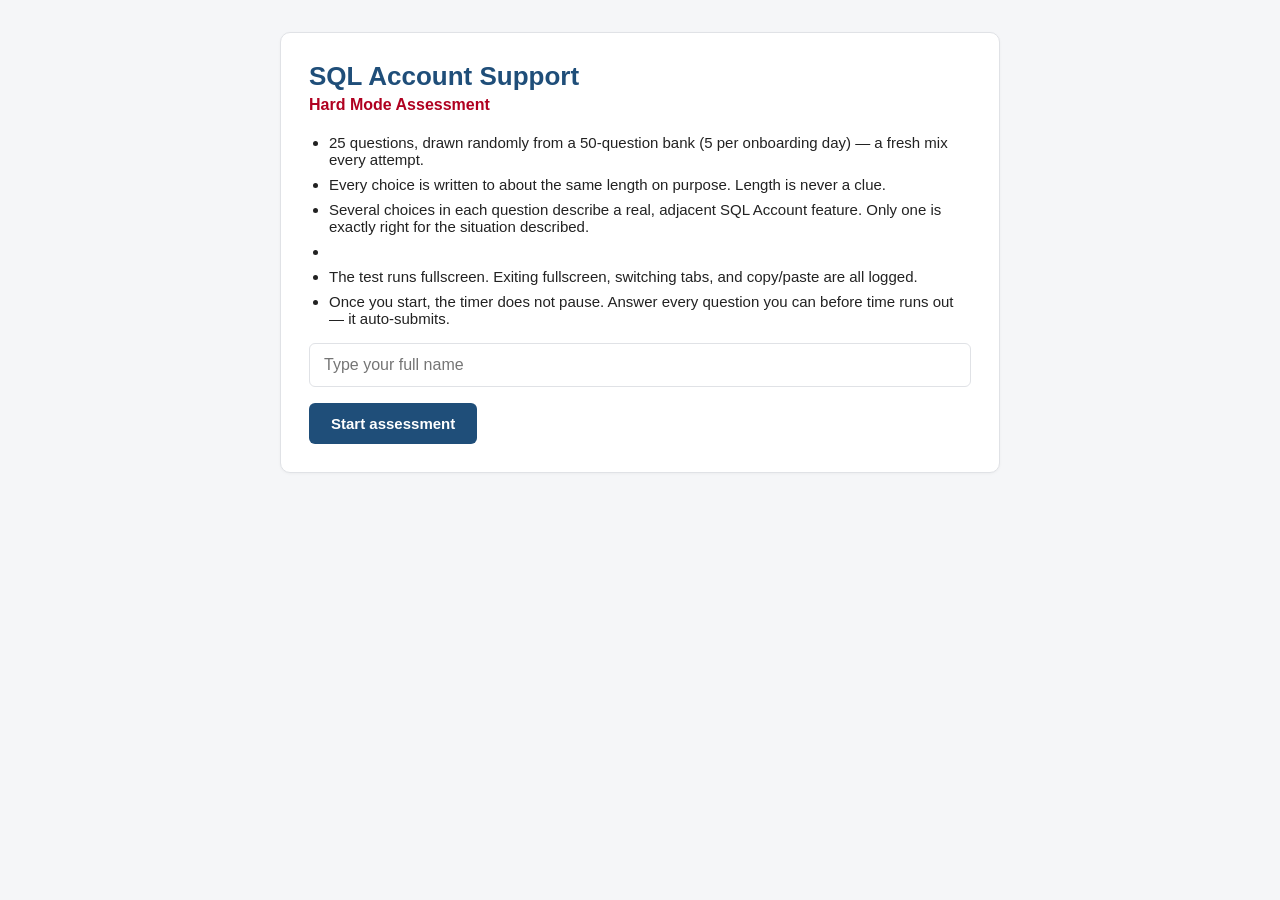
==== index.html @ 233708f8 "new added from zip" ====
<!doctype html>
<html lang="en">
<head>
<meta charset="utf-8" />
<meta name="viewport" content="width=device-width, initial-scale=1" />
<title>SQL Account Support — Hard Mode Assessment</title>
<link rel="stylesheet" href="style.css" />
</head>
<body>
<div class="wrap">

  <div id="screen-name" class="card">
    <h1>SQL Account Support</h1>
    <p class="subtitle">Hard Mode Assessment</p>
    <ul class="rules">
      <li>25 questions, drawn randomly from a 50-question bank (5 per onboarding day) — a fresh mix every attempt.</li>
      <li>Every choice is written to about the same length on purpose. Length is never a clue.</li>
      <li>Several choices in each question describe a real, adjacent SQL Account feature. Only one is exactly right for the situation described.</li>
      <li id="rule-time"></li>
      <li>The test runs fullscreen. Exiting fullscreen, switching tabs, and copy/paste are all logged.</li>
      <li>Once you start, the timer does not pause. Answer every question you can before time runs out — it auto-submits.</li>
    </ul>
    <input id="name-input" type="text" placeholder="Type your full name" />
    <button id="start-btn">Start assessment</button>
  </div>

  <div id="screen-quiz" class="card" style="display:none;">
    <div class="top-bar">
      <span id="progress-label"></span>
      <span class="timer" id="timer-label"></span>
    </div>
    <div class="progress-track"><div class="progress-fill" id="progress-fill" style="width:0%"></div></div>
    <div class="q-topic" id="q-topic"></div>
    <div class="q-text" id="q-text"></div>
    <div id="options"></div>
    <div class="nav-row">
      <button class="secondary" id="prev-btn">Back</button>
      <button id="next-btn">Next</button>
    </div>
  </div>

  <div id="screen-done" class="card" style="display:none;">
    <h2>Assessment submitted</h2>
    <div class="score-big" id="final-score"></div>
    <p class="muted">Your result has been recorded. Your supervisor will follow up with next steps.</p>
  </div>

</div>

<script type="module">
  import { startAttempt, getState, getCurrentQuestion, answerCurrent, goNext, goPrev, timeRemainingMs, submitAttempt } from "./js/quiz.js";
  import { TIME_LIMIT_MINUTES } from "./firebase-config.js";

  document.getElementById("rule-time").textContent =
    `You have ${TIME_LIMIT_MINUTES} minutes total, closed notes, closed devices.`;

  let timerInterval = null;

  document.getElementById("start-btn").addEventListener("click", async () => {
    const name = document.getElementById("name-input").value.trim();
    if (!name) { alert("Please type your name first."); return; }
    document.getElementById("start-btn").disabled = true;
    await startAttempt(name);
    document.getElementById("screen-name").style.display = "none";
    document.getElementById("screen-quiz").style.display = "block";
    renderQuestion();
    timerInterval = setInterval(tick, 500);
  });

  function tick() {
    const ms = timeRemainingMs();
    const mins = Math.floor(ms / 60000);
    const secs = Math.floor((ms % 60000) / 1000);
    document.getElementById("timer-label").textContent =
      `${String(mins).padStart(2, "0")}:${String(secs).padStart(2, "0")}`;
    if (ms <= 0) {
      clearInterval(timerInterval);
      finish();
    }
  }

  function renderQuestion() {
    const st = getState();
    const q = getCurrentQuestion();
    document.getElementById("progress-label").textContent =
      `Question ${st.currentIndex + 1} of ${st.picked.length}`;
    document.getElementById("progress-fill").style.width =
      `${((st.currentIndex) / st.picked.length) * 100}%`;
    document.getElementById("q-topic").textContent = `Day ${q.day} — ${q.topic}`;
    document.getElementById("q-text").textContent = q.question;

    const optionsEl = document.getElementById("options");
    optionsEl.innerHTML = "";
    q.options.forEach((opt, i) => {
      const btn = document.createElement("button");
      btn.className = "option" + (st.answers[st.currentIndex] === i ? " selected" : "");
      btn.textContent = `${String.fromCharCode(65 + i)}) ${opt}`;
      btn.addEventListener("click", async () => {
        await answerCurrent(i);
        renderQuestion();
      });
      optionsEl.appendChild(btn);
    });

    document.getElementById("prev-btn").style.visibility = st.currentIndex === 0 ? "hidden" : "visible";
    document.getElementById("next-btn").textContent =
      st.currentIndex === st.picked.length - 1 ? "Submit" : "Next";
  }

  document.getElementById("prev-btn").addEventListener("click", () => { goPrev(); renderQuestion(); });
  document.getElementById("next-btn").addEventListener("click", () => {
    const st = getState();
    if (st.currentIndex === st.picked.length - 1) {
      finish();
    } else {
      goNext();
      renderQuestion();
    }
  });

  async function finish() {
    clearInterval(timerInterval);
    const result = await submitAttempt();
    document.getElementById("screen-quiz").style.display = "none";
    document.getElementById("screen-done").style.display = "block";
    document.getElementById("final-score").textContent = `${result.score} / ${result.maxScore}`;
  }
</script>
</body>
</html>
---- style.css ----
:root {
  --navy: #1f4e79;
  --red: #b00020;
  --green: #1b7f1b;
  --bg: #f5f6f8;
  --card: #ffffff;
  --text: #222;
  --muted: #666;
  --border: #e0e2e6;
}

* { box-sizing: border-box; }

body {
  margin: 0;
  font-family: -apple-system, BlinkMacSystemFont, "Segoe UI", Roboto, Arial, sans-serif;
  background: var(--bg);
  color: var(--text);
}

.wrap {
  max-width: 760px;
  margin: 0 auto;
  padding: 32px 20px 80px;
}

.card {
  background: var(--card);
  border: 1px solid var(--border);
  border-radius: 10px;
  padding: 28px;
  margin-bottom: 20px;
  box-shadow: 0 1px 3px rgba(0,0,0,0.04);
}

h1 { color: var(--navy); font-size: 26px; margin: 0 0 4px; }
h2 { color: var(--navy); font-size: 19px; margin: 0 0 12px; }
.subtitle { color: var(--red); font-weight: 600; margin: 0 0 20px; }

.muted { color: var(--muted); font-size: 14px; }

ul.rules { padding-left: 20px; }
ul.rules li { margin-bottom: 8px; font-size: 15px; }

input[type=text] {
  width: 100%;
  padding: 12px 14px;
  font-size: 16px;
  border: 1px solid var(--border);
  border-radius: 6px;
  margin-bottom: 16px;
}

button {
  background: var(--navy);
  color: #fff;
  border: none;
  padding: 12px 22px;
  border-radius: 6px;
  font-size: 15px;
  font-weight: 600;
  cursor: pointer;
}
button:hover { opacity: 0.92; }
button.secondary { background: #eee; color: var(--text); }
button:disabled { opacity: 0.5; cursor: not-allowed; }

.top-bar {
  display: flex;
  justify-content: space-between;
  align-items: center;
  margin-bottom: 18px;
  font-size: 14px;
  color: var(--muted);
}
.timer { font-weight: 700; color: var(--red); font-variant-numeric: tabular-nums; }
.progress-track { background: #eee; border-radius: 6px; height: 8px; margin-bottom: 22px; overflow: hidden; }
.progress-fill { background: var(--navy); height: 100%; transition: width 0.2s; }

.q-topic { font-size: 12px; text-transform: uppercase; letter-spacing: 0.05em; color: var(--muted); margin-bottom: 6px; }
.q-text { font-size: 18px; font-weight: 600; margin-bottom: 18px; line-height: 1.4; }

.option {
  display: block;
  width: 100%;
  text-align: left;
  padding: 13px 16px;
  margin-bottom: 10px;
  border: 1.5px solid var(--border);
  border-radius: 8px;
  background: #fff;
  color: var(--text);
  font-size: 15px;
  font-weight: 400;
  cursor: pointer;
}
.option:hover { border-color: var(--navy); }
.option.selected { border-color: var(--navy); background: #eaf0f6; color: var(--navy); font-weight: 600; }

.nav-row { display: flex; justify-content: space-between; margin-top: 18px; }

.score-big { font-size: 42px; font-weight: 800; color: var(--navy); }
.score-row { display: flex; justify-content: space-between; padding: 8px 0; border-bottom: 1px solid var(--border); }

table { width: 100%; border-collapse: collapse; font-size: 14px; }
th, td { text-align: left; padding: 9px 10px; border-bottom: 1px solid var(--border); }
th { color: var(--muted); font-weight: 600; font-size: 12px; text-transform: uppercase; }

.status-dot { display: inline-block; width: 9px; height: 9px; border-radius: 50%; margin-right: 6px; }
.status-dot.idle { background: #bbb; }
.status-dot.in-progress { background: #e0a300; }
.status-dot.completed { background: var(--green); }

.flag-pill {
  display: inline-block; font-size: 11px; padding: 2px 8px; border-radius: 10px;
  background: #fdecec; color: var(--red); margin: 2px 4px 2px 0;
}

.modal-backdrop {
  position: fixed; inset: 0; background: rgba(0,0,0,0.45);
  display: flex; align-items: flex-start; justify-content: center;
  padding: 40px 16px; overflow-y: auto; z-index: 10;
}
.modal { background: #fff; border-radius: 10px; max-width: 720px; width: 100%; padding: 26px; }
.modal .close { float: right; background: none; color: var(--muted); font-size: 20px; padding: 0 6px; }

.pin-gate { max-width: 320px; margin: 80px auto; text-align: center; }
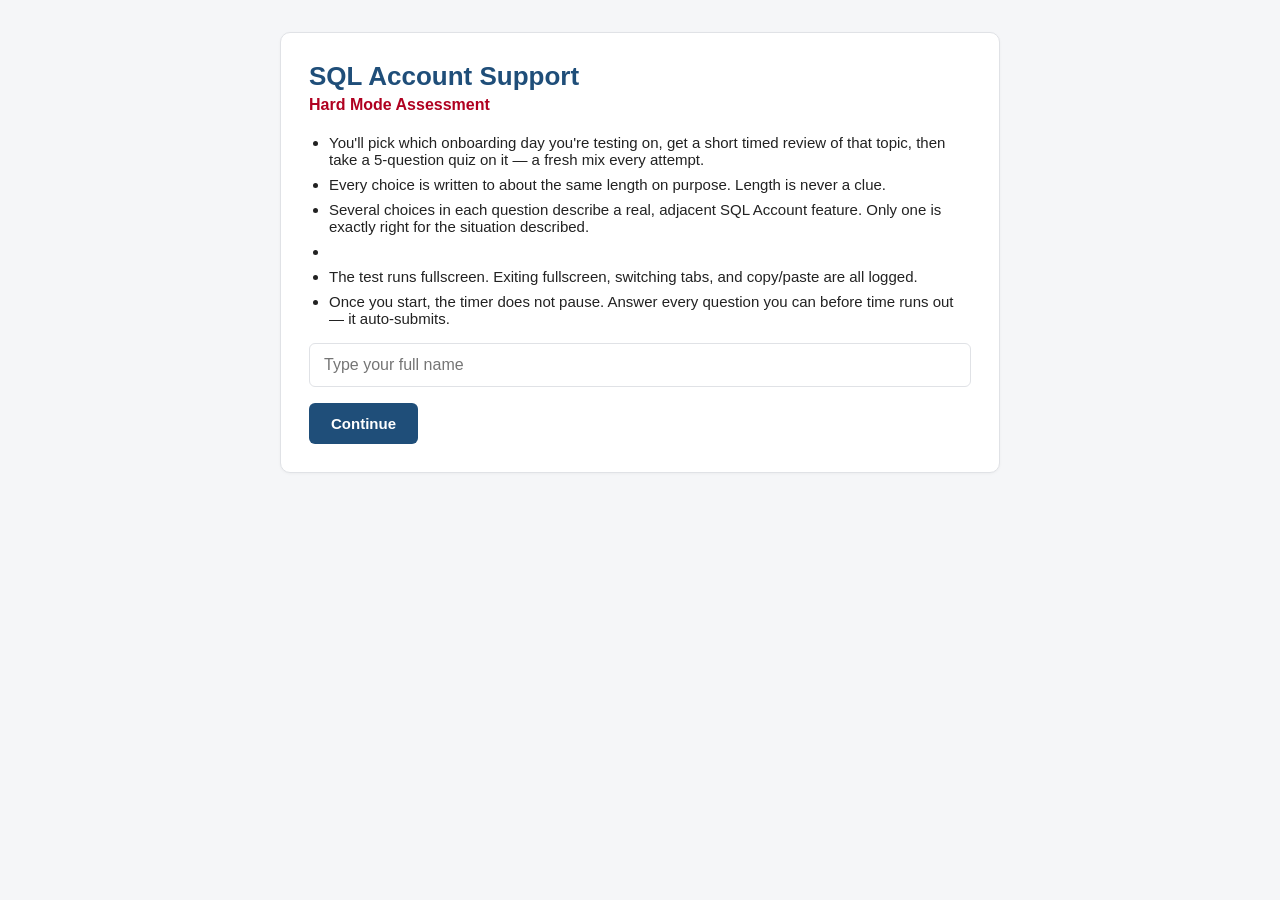
==== commit 31c4ba58: "Initial coach-sql hard mode assessment with learning path and auto-email" ====
--- a/index.html
+++ b/index.html
@@ -13,7 +13,7 @@
     <h1>SQL Account Support</h1>
     <p class="subtitle">Hard Mode Assessment</p>
     <ul class="rules">
-      <li>25 questions, drawn randomly from a 50-question bank (5 per onboarding day) — a fresh mix every attempt.</li>
+      <li>You'll pick which onboarding day you're testing on, get a short timed review of that topic, then take a 5-question quiz on it — a fresh mix every attempt.</li>
       <li>Every choice is written to about the same length on purpose. Length is never a clue.</li>
       <li>Several choices in each question describe a real, adjacent SQL Account feature. Only one is exactly right for the situation described.</li>
       <li id="rule-time"></li>
@@ -21,7 +21,25 @@
       <li>Once you start, the timer does not pause. Answer every question you can before time runs out — it auto-submits.</li>
     </ul>
     <input id="name-input" type="text" placeholder="Type your full name" />
-    <button id="start-btn">Start assessment</button>
+    <button id="start-btn">Continue</button>
+  </div>
+
+  <div id="screen-day-pick" class="card" style="display:none;">
+    <h2>Which day are you testing on today?</h2>
+    <p class="muted">Pick the onboarding topic you've been working on. You'll get a short review, then a timed quiz on that topic only.</p>
+    <div id="day-pick-options"></div>
+  </div>
+
+  <div id="screen-learn" class="card" style="display:none;">
+    <div class="top-bar">
+      <span id="learn-topic"></span>
+      <span class="timer" id="learn-timer"></span>
+    </div>
+    <div id="learn-content"></div>
+    <div class="nav-row">
+      <span></span>
+      <button id="learn-ready-btn">I'm ready — start the quiz</button>
+    </div>
   </div>
 
   <div id="screen-quiz" class="card" style="display:none;">
@@ -42,30 +60,50 @@
   <div id="screen-done" class="card" style="display:none;">
     <h2>Assessment submitted</h2>
     <div class="score-big" id="final-score"></div>
+    <p class="muted" id="final-level"></p>
     <p class="muted">Your result has been recorded. Your supervisor will follow up with next steps.</p>
   </div>
 
 </div>
 
+<script src="vendor/emailjs/email.min.js"></script>
 <script type="module">
   import { startAttempt, getState, getCurrentQuestion, answerCurrent, goNext, goPrev, timeRemainingMs, submitAttempt } from "./js/quiz.js";
+  import { renderDayPicker, startLearningModule } from "./js/learning.js";
+  import { sendMarkingEmail, computeLevel } from "./js/email-notify.js";
   import { TIME_LIMIT_MINUTES } from "./firebase-config.js";
 
   document.getElementById("rule-time").textContent =
     `You have ${TIME_LIMIT_MINUTES} minutes total, closed notes, closed devices.`;
 
   let timerInterval = null;
+  let candidateName = "";
 
-  document.getElementById("start-btn").addEventListener("click", async () => {
+  document.getElementById("start-btn").addEventListener("click", () => {
     const name = document.getElementById("name-input").value.trim();
     if (!name) { alert("Please type your name first."); return; }
-    document.getElementById("start-btn").disabled = true;
-    await startAttempt(name);
+    candidateName = name;
     document.getElementById("screen-name").style.display = "none";
-    document.getElementById("screen-quiz").style.display = "block";
-    renderQuestion();
-    timerInterval = setInterval(tick, 500);
+    document.getElementById("screen-day-pick").style.display = "block";
+    renderDayPicker(document.getElementById("day-pick-options"), onDayPicked);
   });
+
+  function onDayPicked(day) {
+    document.getElementById("screen-day-pick").style.display = "none";
+    document.getElementById("screen-learn").style.display = "block";
+    startLearningModule(day, {
+      topic: document.getElementById("learn-topic"),
+      timer: document.getElementById("learn-timer"),
+      content: document.getElementById("learn-content"),
+      readyBtn: document.getElementById("learn-ready-btn"),
+    }, async () => {
+      document.getElementById("screen-learn").style.display = "none";
+      document.getElementById("screen-quiz").style.display = "block";
+      await startAttempt(candidateName, day);
+      renderQuestion();
+      timerInterval = setInterval(tick, 500);
+    });
+  }
 
   function tick() {
     const ms = timeRemainingMs();
@@ -124,6 +162,8 @@
     document.getElementById("screen-quiz").style.display = "none";
     document.getElementById("screen-done").style.display = "block";
     document.getElementById("final-score").textContent = `${result.score} / ${result.maxScore}`;
+    document.getElementById("final-level").textContent = `Level: ${computeLevel(result.score, result.maxScore)}`;
+    sendMarkingEmail(result);
   }
 </script>
 </body>
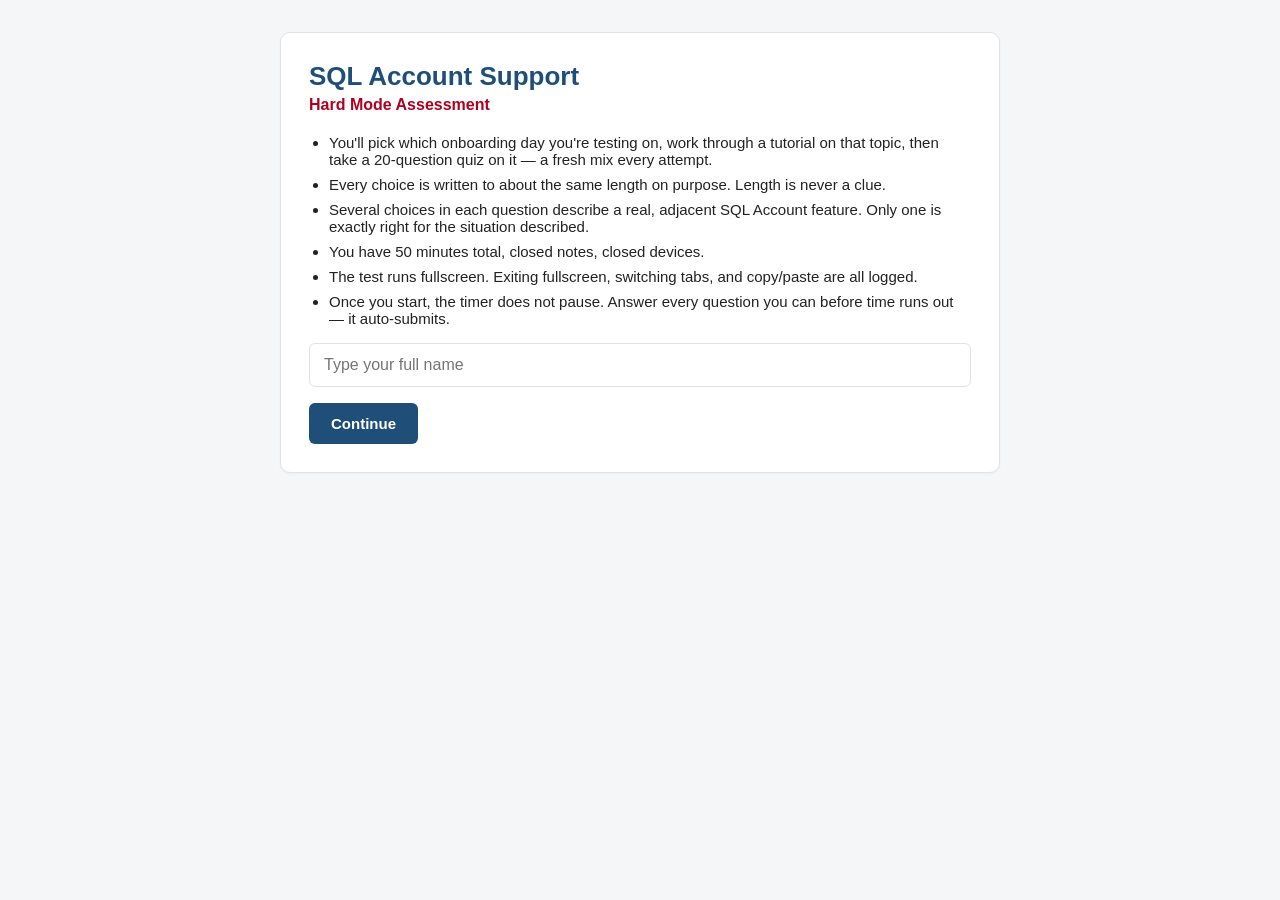
==== commit 473f37d8: "Add real tutorial content from KB docs and expand quiz to 20 questions/day" ====
--- a/index.html
+++ b/index.html
@@ -13,7 +13,7 @@
     <h1>SQL Account Support</h1>
     <p class="subtitle">Hard Mode Assessment</p>
     <ul class="rules">
-      <li>You'll pick which onboarding day you're testing on, get a short timed review of that topic, then take a 5-question quiz on it — a fresh mix every attempt.</li>
+      <li>You'll pick which onboarding day you're testing on, work through a tutorial on that topic, then take a 20-question quiz on it — a fresh mix every attempt.</li>
       <li>Every choice is written to about the same length on purpose. Length is never a clue.</li>
       <li>Several choices in each question describe a real, adjacent SQL Account feature. Only one is exactly right for the situation described.</li>
       <li id="rule-time"></li>
--- a/style.css
+++ b/style.css
@@ -125,3 +125,13 @@
 .modal .close { float: right; background: none; color: var(--muted); font-size: 20px; padding: 0 6px; }
 
 .pin-gate { max-width: 320px; margin: 80px auto; text-align: center; }
+
+#learn-content { max-height: 55vh; overflow-y: auto; padding-right: 4px; margin-bottom: 18px; }
+.lesson-goal { font-size: 15px; margin: 0 0 16px; padding-bottom: 14px; border-bottom: 1px solid var(--border); }
+.lesson { margin-bottom: 18px; }
+.lesson-head { display: flex; justify-content: space-between; align-items: baseline; margin-bottom: 6px; }
+.lesson-title { font-weight: 700; color: var(--navy); font-size: 15px; }
+.lesson-mins { font-size: 12px; color: var(--muted); white-space: nowrap; margin-left: 10px; }
+ul.lesson-points { margin: 0; padding-left: 20px; }
+ul.lesson-points li { font-size: 14px; margin-bottom: 6px; line-height: 1.4; }
+.practice-task { font-size: 15px; margin: 16px 0 0; padding-top: 14px; border-top: 1px solid var(--border); }
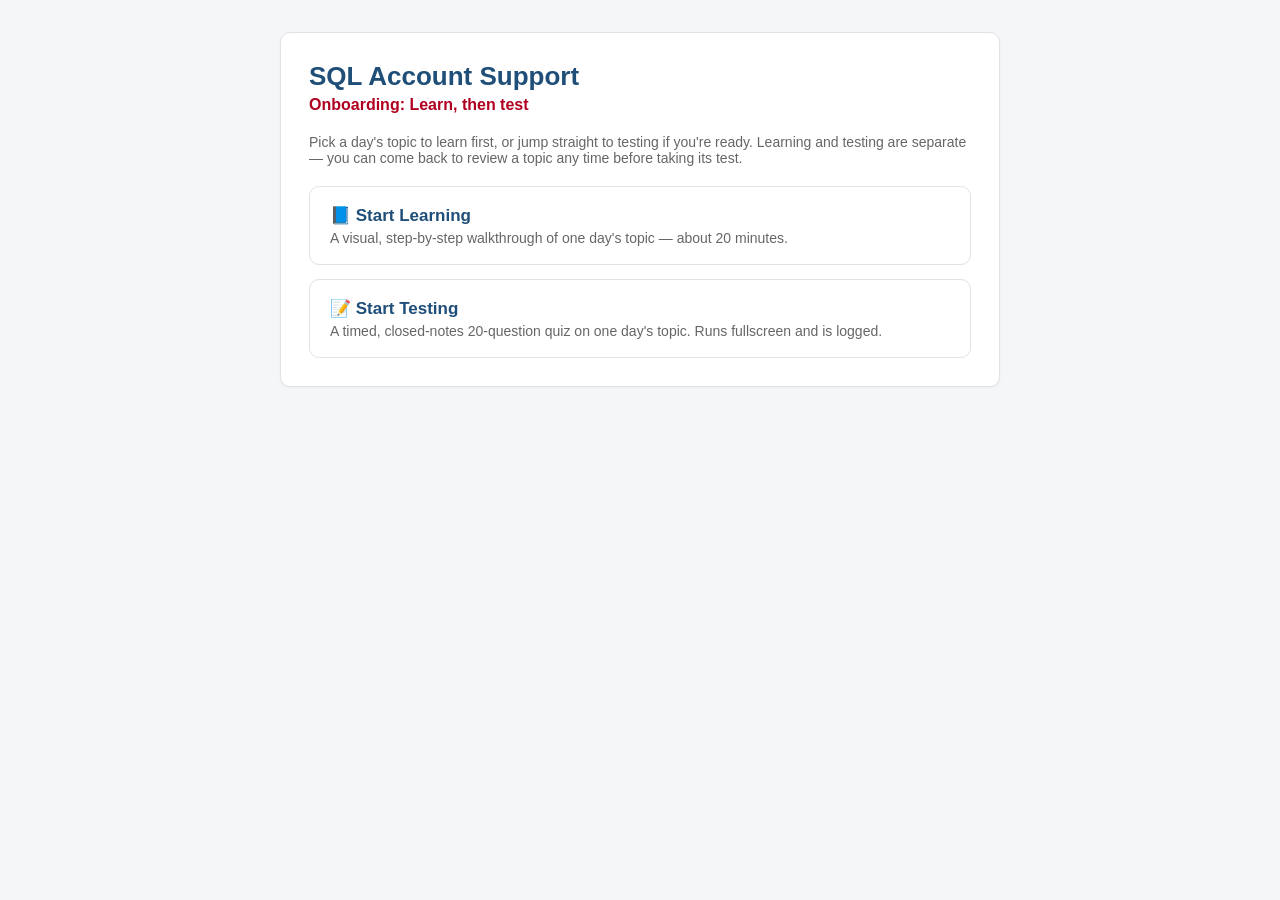
==== commit 259a626d: "Split learning and testing into separate pages; build real visual demo from KB screenshots" ====
--- a/index.html
+++ b/index.html
@@ -3,168 +3,33 @@
 <head>
 <meta charset="utf-8" />
 <meta name="viewport" content="width=device-width, initial-scale=1" />
-<title>SQL Account Support — Hard Mode Assessment</title>
+<title>SQL Account Support — Onboarding</title>
 <link rel="stylesheet" href="style.css" />
 </head>
 <body>
 <div class="wrap">
 
-  <div id="screen-name" class="card">
+  <div class="card">
     <h1>SQL Account Support</h1>
-    <p class="subtitle">Hard Mode Assessment</p>
-    <ul class="rules">
-      <li>You'll pick which onboarding day you're testing on, work through a tutorial on that topic, then take a 20-question quiz on it — a fresh mix every attempt.</li>
-      <li>Every choice is written to about the same length on purpose. Length is never a clue.</li>
-      <li>Several choices in each question describe a real, adjacent SQL Account feature. Only one is exactly right for the situation described.</li>
-      <li id="rule-time"></li>
-      <li>The test runs fullscreen. Exiting fullscreen, switching tabs, and copy/paste are all logged.</li>
-      <li>Once you start, the timer does not pause. Answer every question you can before time runs out — it auto-submits.</li>
-    </ul>
-    <input id="name-input" type="text" placeholder="Type your full name" />
-    <button id="start-btn">Continue</button>
-  </div>
+    <p class="subtitle">Onboarding: Learn, then test</p>
+    <p class="muted">
+      Pick a day's topic to learn first, or jump straight to testing if you're
+      ready. Learning and testing are separate — you can come back to review
+      a topic any time before taking its test.
+    </p>
 
-  <div id="screen-day-pick" class="card" style="display:none;">
-    <h2>Which day are you testing on today?</h2>
-    <p class="muted">Pick the onboarding topic you've been working on. You'll get a short review, then a timed quiz on that topic only.</p>
-    <div id="day-pick-options"></div>
-  </div>
-
-  <div id="screen-learn" class="card" style="display:none;">
-    <div class="top-bar">
-      <span id="learn-topic"></span>
-      <span class="timer" id="learn-timer"></span>
-    </div>
-    <div id="learn-content"></div>
-    <div class="nav-row">
-      <span></span>
-      <button id="learn-ready-btn">I'm ready — start the quiz</button>
+    <div class="home-choices">
+      <a class="home-choice" href="learn.html">
+        <div class="home-choice-title">📘 Start Learning</div>
+        <div class="home-choice-desc">A visual, step-by-step walkthrough of one day's topic — about 20 minutes.</div>
+      </a>
+      <a class="home-choice" href="test.html">
+        <div class="home-choice-title">📝 Start Testing</div>
+        <div class="home-choice-desc">A timed, closed-notes 20-question quiz on one day's topic. Runs fullscreen and is logged.</div>
+      </a>
     </div>
   </div>
 
-  <div id="screen-quiz" class="card" style="display:none;">
-    <div class="top-bar">
-      <span id="progress-label"></span>
-      <span class="timer" id="timer-label"></span>
-    </div>
-    <div class="progress-track"><div class="progress-fill" id="progress-fill" style="width:0%"></div></div>
-    <div class="q-topic" id="q-topic"></div>
-    <div class="q-text" id="q-text"></div>
-    <div id="options"></div>
-    <div class="nav-row">
-      <button class="secondary" id="prev-btn">Back</button>
-      <button id="next-btn">Next</button>
-    </div>
-  </div>
-
-  <div id="screen-done" class="card" style="display:none;">
-    <h2>Assessment submitted</h2>
-    <div class="score-big" id="final-score"></div>
-    <p class="muted" id="final-level"></p>
-    <p class="muted">Your result has been recorded. Your supervisor will follow up with next steps.</p>
-  </div>
-
 </div>
-
-<script src="vendor/emailjs/email.min.js"></script>
-<script type="module">
-  import { startAttempt, getState, getCurrentQuestion, answerCurrent, goNext, goPrev, timeRemainingMs, submitAttempt } from "./js/quiz.js";
-  import { renderDayPicker, startLearningModule } from "./js/learning.js";
-  import { sendMarkingEmail, computeLevel } from "./js/email-notify.js";
-  import { TIME_LIMIT_MINUTES } from "./firebase-config.js";
-
-  document.getElementById("rule-time").textContent =
-    `You have ${TIME_LIMIT_MINUTES} minutes total, closed notes, closed devices.`;
-
-  let timerInterval = null;
-  let candidateName = "";
-
-  document.getElementById("start-btn").addEventListener("click", () => {
-    const name = document.getElementById("name-input").value.trim();
-    if (!name) { alert("Please type your name first."); return; }
-    candidateName = name;
-    document.getElementById("screen-name").style.display = "none";
-    document.getElementById("screen-day-pick").style.display = "block";
-    renderDayPicker(document.getElementById("day-pick-options"), onDayPicked);
-  });
-
-  function onDayPicked(day) {
-    document.getElementById("screen-day-pick").style.display = "none";
-    document.getElementById("screen-learn").style.display = "block";
-    startLearningModule(day, {
-      topic: document.getElementById("learn-topic"),
-      timer: document.getElementById("learn-timer"),
-      content: document.getElementById("learn-content"),
-      readyBtn: document.getElementById("learn-ready-btn"),
-    }, async () => {
-      document.getElementById("screen-learn").style.display = "none";
-      document.getElementById("screen-quiz").style.display = "block";
-      await startAttempt(candidateName, day);
-      renderQuestion();
-      timerInterval = setInterval(tick, 500);
-    });
-  }
-
-  function tick() {
-    const ms = timeRemainingMs();
-    const mins = Math.floor(ms / 60000);
-    const secs = Math.floor((ms % 60000) / 1000);
-    document.getElementById("timer-label").textContent =
-      `${String(mins).padStart(2, "0")}:${String(secs).padStart(2, "0")}`;
-    if (ms <= 0) {
-      clearInterval(timerInterval);
-      finish();
-    }
-  }
-
-  function renderQuestion() {
-    const st = getState();
-    const q = getCurrentQuestion();
-    document.getElementById("progress-label").textContent =
-      `Question ${st.currentIndex + 1} of ${st.picked.length}`;
-    document.getElementById("progress-fill").style.width =
-      `${((st.currentIndex) / st.picked.length) * 100}%`;
-    document.getElementById("q-topic").textContent = `Day ${q.day} — ${q.topic}`;
-    document.getElementById("q-text").textContent = q.question;
-
-    const optionsEl = document.getElementById("options");
-    optionsEl.innerHTML = "";
-    q.options.forEach((opt, i) => {
-      const btn = document.createElement("button");
-      btn.className = "option" + (st.answers[st.currentIndex] === i ? " selected" : "");
-      btn.textContent = `${String.fromCharCode(65 + i)}) ${opt}`;
-      btn.addEventListener("click", async () => {
-        await answerCurrent(i);
-        renderQuestion();
-      });
-      optionsEl.appendChild(btn);
-    });
-
-    document.getElementById("prev-btn").style.visibility = st.currentIndex === 0 ? "hidden" : "visible";
-    document.getElementById("next-btn").textContent =
-      st.currentIndex === st.picked.length - 1 ? "Submit" : "Next";
-  }
-
-  document.getElementById("prev-btn").addEventListener("click", () => { goPrev(); renderQuestion(); });
-  document.getElementById("next-btn").addEventListener("click", () => {
-    const st = getState();
-    if (st.currentIndex === st.picked.length - 1) {
-      finish();
-    } else {
-      goNext();
-      renderQuestion();
-    }
-  });
-
-  async function finish() {
-    clearInterval(timerInterval);
-    const result = await submitAttempt();
-    document.getElementById("screen-quiz").style.display = "none";
-    document.getElementById("screen-done").style.display = "block";
-    document.getElementById("final-score").textContent = `${result.score} / ${result.maxScore}`;
-    document.getElementById("final-level").textContent = `Level: ${computeLevel(result.score, result.maxScore)}`;
-    sendMarkingEmail(result);
-  }
-</script>
 </body>
 </html>
--- a/style.css
+++ b/style.css
@@ -126,12 +126,23 @@
 
 .pin-gate { max-width: 320px; margin: 80px auto; text-align: center; }
 
-#learn-content { max-height: 55vh; overflow-y: auto; padding-right: 4px; margin-bottom: 18px; }
+#learn-content { max-height: 65vh; overflow-y: auto; padding-right: 4px; margin-bottom: 18px; }
 .lesson-goal { font-size: 15px; margin: 0 0 16px; padding-bottom: 14px; border-bottom: 1px solid var(--border); }
-.lesson { margin-bottom: 18px; }
-.lesson-head { display: flex; justify-content: space-between; align-items: baseline; margin-bottom: 6px; }
+.lesson { margin-bottom: 26px; }
+.lesson-head { margin-bottom: 10px; }
 .lesson-title { font-weight: 700; color: var(--navy); font-size: 15px; }
-.lesson-mins { font-size: 12px; color: var(--muted); white-space: nowrap; margin-left: 10px; }
-ul.lesson-points { margin: 0; padding-left: 20px; }
-ul.lesson-points li { font-size: 14px; margin-bottom: 6px; line-height: 1.4; }
 .practice-task { font-size: 15px; margin: 16px 0 0; padding-top: 14px; border-top: 1px solid var(--border); }
+
+.demo-steps { display: flex; flex-direction: column; gap: 14px; }
+.demo-step { border: 1px solid var(--border); border-radius: 8px; overflow: hidden; background: #fafbfc; }
+.demo-step img { display: block; width: 100%; height: auto; border-bottom: 1px solid var(--border); }
+.demo-caption { margin: 0; padding: 10px 12px; font-size: 13px; line-height: 1.4; color: var(--text); }
+
+.home-choices { display: flex; flex-direction: column; gap: 14px; margin-top: 20px; }
+.home-choice {
+  display: block; padding: 18px 20px; border: 1.5px solid var(--border); border-radius: 10px;
+  text-decoration: none; color: var(--text); transition: border-color 0.15s;
+}
+.home-choice:hover { border-color: var(--navy); }
+.home-choice-title { font-size: 17px; font-weight: 700; color: var(--navy); margin-bottom: 4px; }
+.home-choice-desc { font-size: 14px; color: var(--muted); }
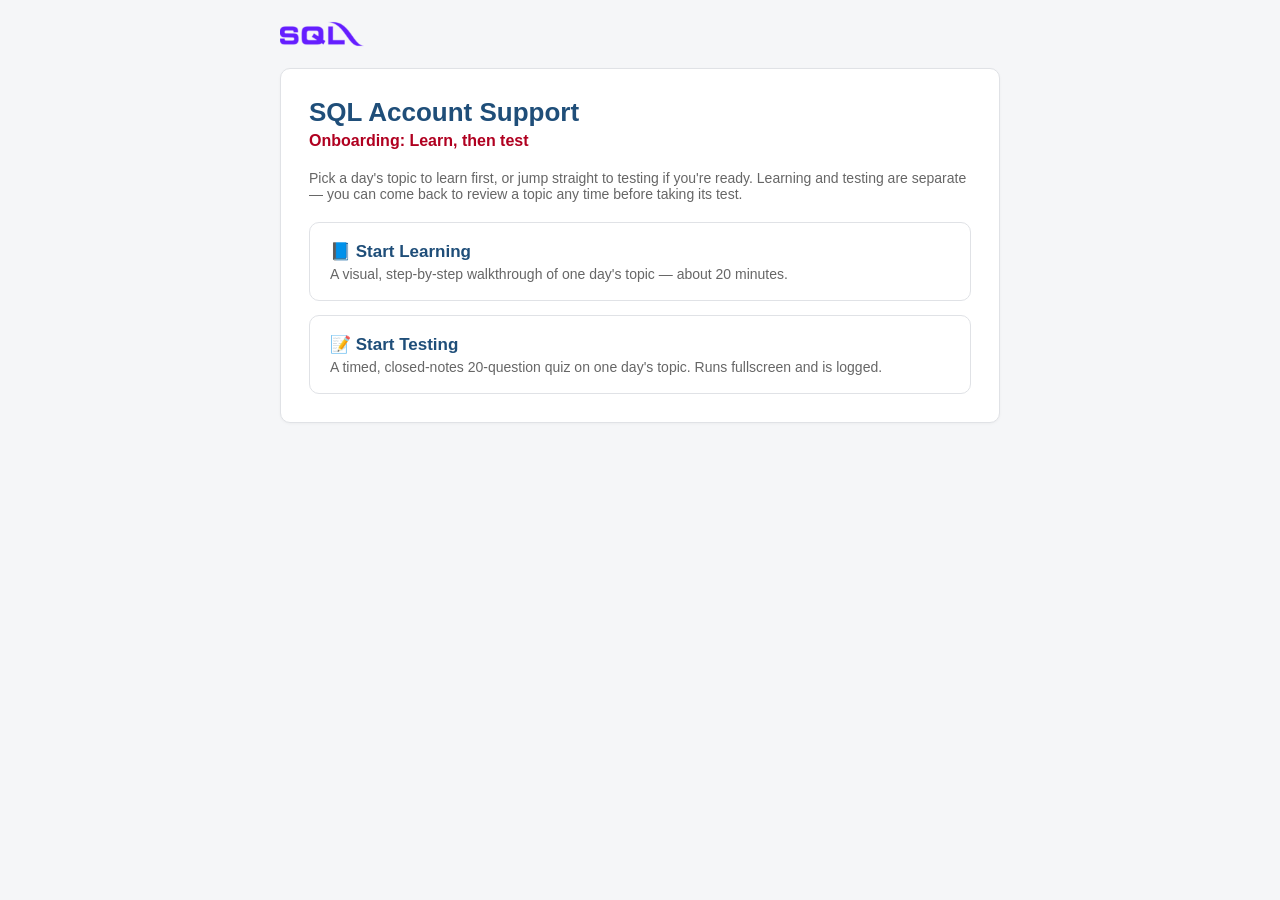
==== commit 6cf5d36a: "Add SQL Account logo to top-left corner of every page" ====
--- a/index.html
+++ b/index.html
@@ -7,6 +7,7 @@
 <link rel="stylesheet" href="style.css" />
 </head>
 <body>
+<header class="site-header"><img src="assets/brand/sql-logo.png" alt="SQL Account" /></header>
 <div class="wrap">
 
   <div class="card">
--- a/style.css
+++ b/style.css
@@ -18,10 +18,17 @@
   color: var(--text);
 }
 
+.site-header {
+  max-width: 760px;
+  margin: 0 auto;
+  padding: 20px 20px 0;
+}
+.site-header img { display: block; height: 28px; width: auto; }
+
 .wrap {
   max-width: 760px;
   margin: 0 auto;
-  padding: 32px 20px 80px;
+  padding: 20px 20px 80px;
 }
 
 .card {
@@ -77,6 +84,11 @@
 .progress-track { background: #eee; border-radius: 6px; height: 8px; margin-bottom: 22px; overflow: hidden; }
 .progress-fill { background: var(--navy); height: 100%; transition: width 0.2s; }
 
+.skill-meter { margin-bottom: 4px; }
+.skill-meter-label { display: flex; justify-content: space-between; font-size: 12px; color: var(--muted); margin-bottom: 4px; }
+.skill-meter-label span:first-child { font-weight: 700; color: var(--navy); text-transform: uppercase; letter-spacing: 0.03em; }
+.skill-fill { background: var(--green); height: 100%; transition: width 0.2s; }
+
 .q-topic { font-size: 12px; text-transform: uppercase; letter-spacing: 0.05em; color: var(--muted); margin-bottom: 6px; }
 .q-text { font-size: 18px; font-weight: 600; margin-bottom: 18px; line-height: 1.4; }
 
@@ -96,6 +108,9 @@
 }
 .option:hover { border-color: var(--navy); }
 .option.selected { border-color: var(--navy); background: #eaf0f6; color: var(--navy); font-weight: 600; }
+.option.correct { border-color: var(--green); background: #eaf7ea; color: var(--green); font-weight: 600; }
+.option.incorrect { border-color: var(--red); background: #fdecec; color: var(--red); font-weight: 600; }
+.option:disabled { cursor: default; opacity: 1; }
 
 .nav-row { display: flex; justify-content: space-between; margin-top: 18px; }
 
@@ -126,17 +141,21 @@
 
 .pin-gate { max-width: 320px; margin: 80px auto; text-align: center; }
 
-#learn-content { max-height: 65vh; overflow-y: auto; padding-right: 4px; margin-bottom: 18px; }
-.lesson-goal { font-size: 15px; margin: 0 0 16px; padding-bottom: 14px; border-bottom: 1px solid var(--border); }
-.lesson { margin-bottom: 26px; }
-.lesson-head { margin-bottom: 10px; }
-.lesson-title { font-weight: 700; color: var(--navy); font-size: 15px; }
-.practice-task { font-size: 15px; margin: 16px 0 0; padding-top: 14px; border-top: 1px solid var(--border); }
+.step-label { text-align: center; font-size: 12px; color: var(--muted); margin: 8px 0 16px; font-variant-numeric: tabular-nums; }
+#learn-content { min-height: 320px; margin-bottom: 16px; }
+.lesson-goal { font-size: 16px; margin: 0; }
+.practice-task { font-size: 16px; margin: 0; }
+.lesson-title { font-weight: 700; color: var(--navy); font-size: 13px; text-transform: uppercase; letter-spacing: 0.03em; margin-bottom: 8px; }
 
-.demo-steps { display: flex; flex-direction: column; gap: 14px; }
 .demo-step { border: 1px solid var(--border); border-radius: 8px; overflow: hidden; background: #fafbfc; }
 .demo-step img { display: block; width: 100%; height: auto; border-bottom: 1px solid var(--border); }
-.demo-caption { margin: 0; padding: 10px 12px; font-size: 13px; line-height: 1.4; color: var(--text); }
+.demo-caption-wrap { padding: 12px 14px; }
+.demo-caption { margin: 0; font-size: 15px; font-weight: 600; line-height: 1.4; color: var(--text); }
+.why-toggle {
+  background: none; color: var(--navy); font-weight: 600; font-size: 13px;
+  padding: 8px 0 0; text-align: left;
+}
+.demo-explanation { margin: 8px 0 0; font-size: 14px; line-height: 1.5; color: var(--muted); }
 
 .home-choices { display: flex; flex-direction: column; gap: 14px; margin-top: 20px; }
 .home-choice {
